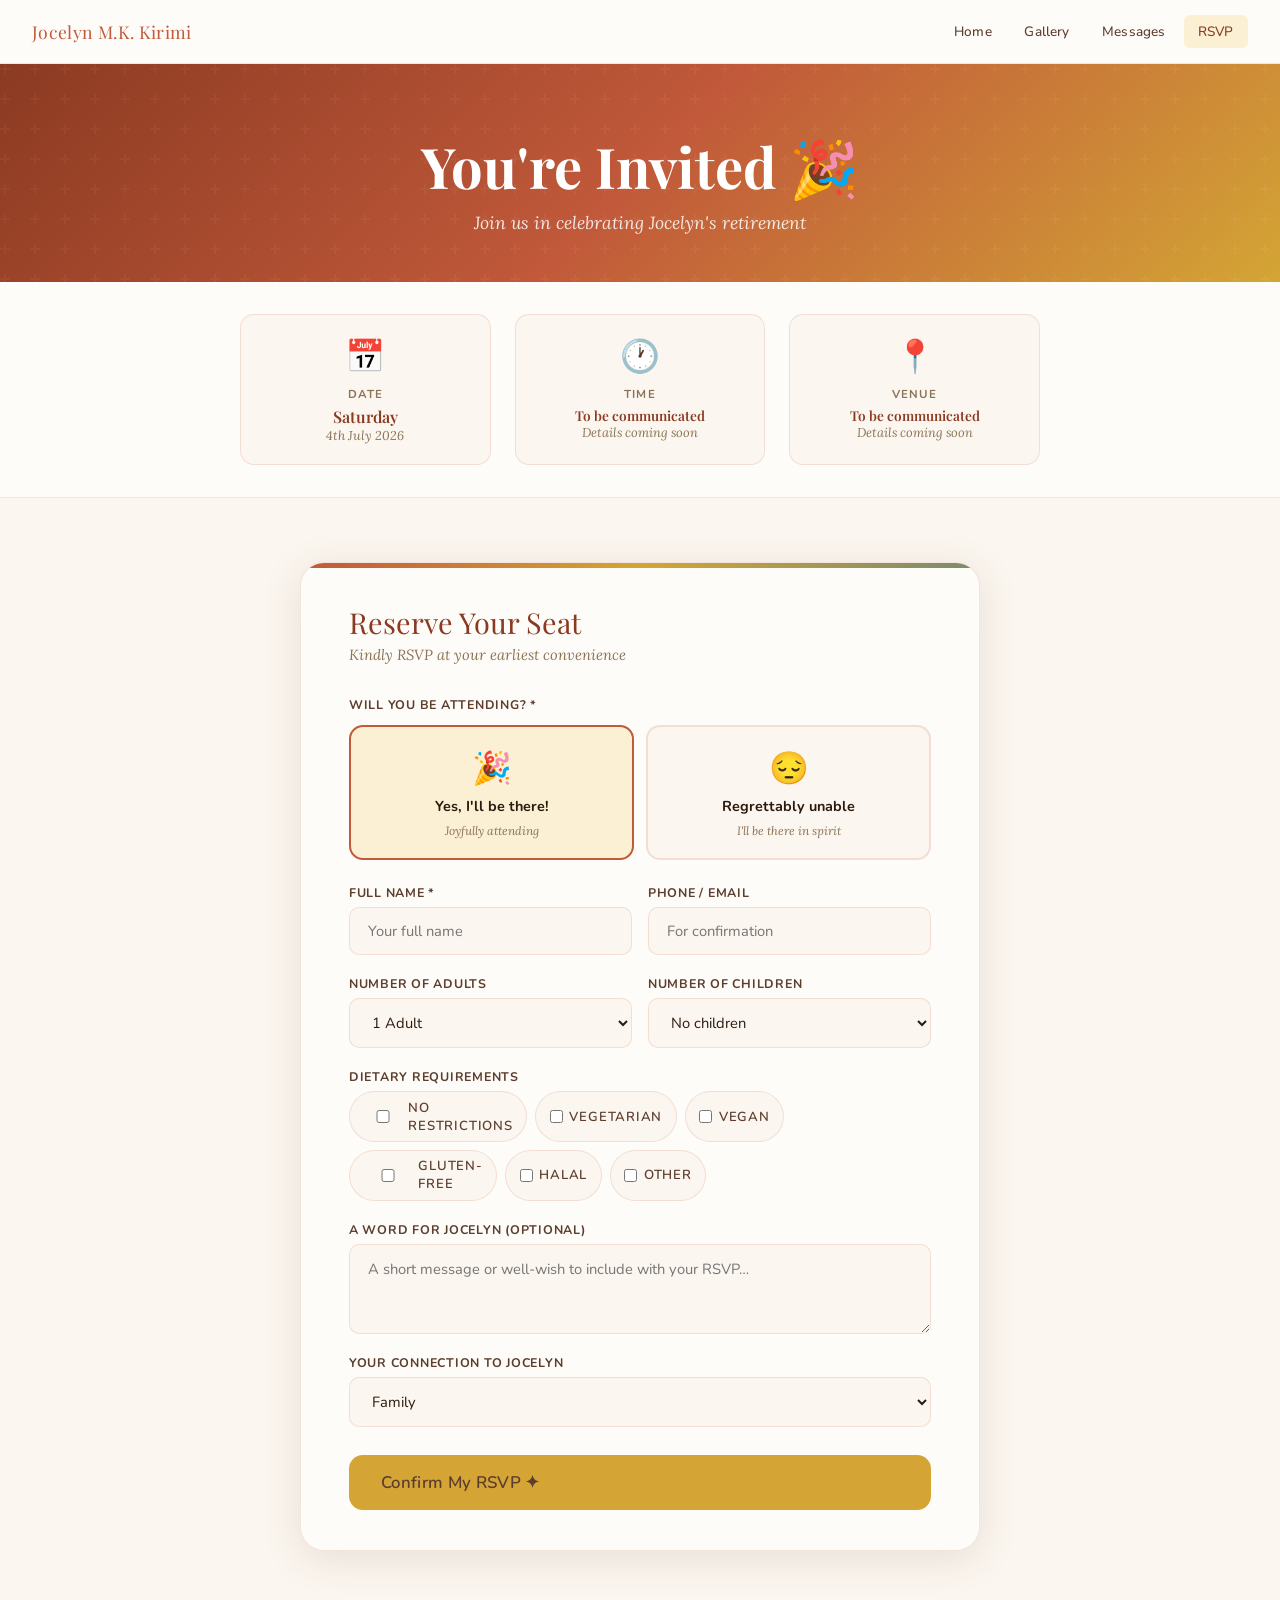
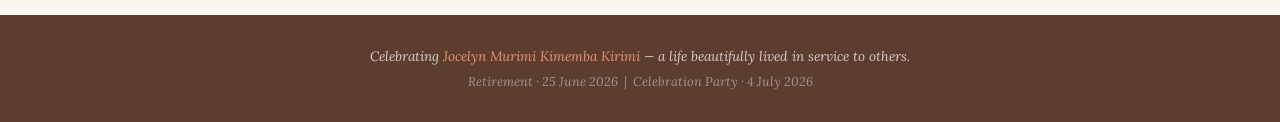
==== rsvp.html @ bcfb5b4e "Add website files and photos" ====
<!DOCTYPE html>
<html lang="en">
<head>
<meta charset="UTF-8" />
<meta name="viewport" content="width=device-width, initial-scale=1.0" />
<title>RSVP — Jocelyn's Celebration Party</title>
<link rel="stylesheet" href="style.css" />
<style>
/* ─── PARTY INFO BANNER ─── */
.party-banner {
  background: var(--warm-white);
  border-bottom: 1px solid var(--border);
  padding: 2rem;
}

.party-details {
  max-width: 800px;
  margin: 0 auto;
  display: grid;
  grid-template-columns: repeat(auto-fit, minmax(180px, 1fr));
  gap: 1.5rem;
}

.party-detail-item {
  text-align: center;
  padding: 1.25rem;
  background: var(--cream);
  border-radius: 14px;
  border: 1px solid var(--border);
}

.party-detail-icon { font-size: 2rem; margin-bottom: 0.5rem; }
.party-detail-label {
  font-size: 0.72rem;
  text-transform: uppercase;
  letter-spacing: 0.1em;
  color: var(--text-muted);
  font-weight: 700;
  margin-bottom: 0.25rem;
}

.party-detail-value {
  font-family: 'Playfair Display', serif;
  font-size: 1rem;
  color: var(--terracotta-dark);
  font-weight: 600;
}

.party-detail-sub {
  font-size: 0.8rem;
  color: var(--text-muted);
  font-family: 'Lora', serif;
  font-style: italic;
}

/* ─── RSVP FORM ─── */
.rsvp-wrapper {
  max-width: 680px;
  margin: 0 auto;
}

.rsvp-form-card {
  background: var(--warm-white);
  border: 1px solid var(--border);
  border-radius: 24px;
  padding: 2.5rem 3rem;
  box-shadow: 0 8px 40px var(--shadow);
  position: relative;
  overflow: hidden;
}

.rsvp-form-card::before {
  content: '';
  position: absolute;
  top: 0; left: 0; right: 0;
  height: 5px;
  background: linear-gradient(90deg, var(--terracotta), var(--gold), var(--sage));
}

.rsvp-form-title {
  font-family: 'Playfair Display', serif;
  font-size: 1.8rem;
  color: var(--terracotta-dark);
  margin-bottom: 0.25rem;
}

.rsvp-form-sub {
  font-family: 'Lora', serif;
  font-style: italic;
  color: var(--text-muted);
  font-size: 0.92rem;
  margin-bottom: 2rem;
}

/* Form elements */
.form-group {
  display: flex;
  flex-direction: column;
  gap: 0.4rem;
  margin-bottom: 1.25rem;
}

.form-group label {
  font-size: 0.78rem;
  font-weight: 700;
  color: var(--text-mid);
  letter-spacing: 0.06em;
  text-transform: uppercase;
}

.form-group input,
.form-group select,
.form-group textarea {
  border: 1.5px solid var(--border);
  border-radius: 10px;
  padding: 0.8rem 1.1rem;
  font-family: 'Nunito', sans-serif;
  font-size: 0.92rem;
  color: var(--text-dark);
  background: var(--cream);
  transition: border-color 0.2s, box-shadow 0.2s;
  outline: none;
  width: 100%;
}

.form-group input:focus,
.form-group select:focus,
.form-group textarea:focus {
  border-color: var(--terracotta);
  box-shadow: 0 0 0 3px rgba(193,89,58,0.1);
}

.form-group textarea { resize: vertical; min-height: 90px; line-height: 1.6; }

.form-row-2 {
  display: grid;
  grid-template-columns: 1fr 1fr;
  gap: 1rem;
}

/* RSVP Attendance Toggle */
.attendance-toggle {
  display: grid;
  grid-template-columns: 1fr 1fr;
  gap: 0.75rem;
  margin-bottom: 1.25rem;
}

.attendance-option {
  position: relative;
}

.attendance-option input[type="radio"] {
  position: absolute;
  opacity: 0;
  width: 0; height: 0;
}

.attendance-label {
  display: flex;
  flex-direction: column;
  align-items: center;
  gap: 0.4rem;
  padding: 1.25rem 1rem;
  border: 2px solid var(--border);
  border-radius: 14px;
  cursor: pointer;
  transition: all 0.2s;
  text-align: center;
  background: var(--cream);
}

.attendance-label:hover {
  border-color: var(--terracotta-light);
}

.attendance-option input:checked + .attendance-label {
  border-color: var(--terracotta);
  background: var(--gold-pale);
}

.attendance-option.decline input:checked + .attendance-label {
  border-color: var(--sage);
  background: var(--sage-pale);
}

.attendance-emoji { font-size: 2rem; }

.attendance-text {
  font-weight: 700;
  font-size: 0.9rem;
  color: var(--text-dark);
}

.attendance-sub {
  font-size: 0.75rem;
  color: var(--text-muted);
  font-family: 'Lora', serif;
  font-style: italic;
}

/* ─── DIETARY ─── */
.dietary-checks {
  display: flex;
  flex-wrap: wrap;
  gap: 0.5rem;
}

.dietary-checks label {
  display: flex;
  align-items: center;
  gap: 0.4rem;
  padding: 0.4rem 0.85rem;
  border: 1.5px solid var(--border);
  border-radius: 50px;
  cursor: pointer;
  font-size: 0.82rem;
  font-weight: 600;
  color: var(--text-mid);
  transition: all 0.2s;
  background: var(--cream);
}

.dietary-checks input[type="checkbox"] {
  accent-color: var(--terracotta);
}

.dietary-checks label:has(input:checked) {
  border-color: var(--terracotta);
  background: var(--gold-pale);
  color: var(--terracotta-dark);
}

/* ─── SUBMIT BUTTON ─── */
.rsvp-submit-row {
  margin-top: 1.75rem;
  text-align: center;
}

.rsvp-submit-btn {
  width: 100%;
  padding: 1rem 2rem;
  font-size: 1.05rem;
  border-radius: 14px;
}

/* ─── SUCCESS STATE ─── */
.success-screen {
  display: none;
  text-align: center;
  padding: 3rem 1rem;
}

.success-screen.show { display: block; }

.success-circle {
  width: 90px;
  height: 90px;
  background: linear-gradient(135deg, var(--terracotta), var(--gold));
  border-radius: 50%;
  display: flex;
  align-items: center;
  justify-content: center;
  font-size: 2.5rem;
  margin: 0 auto 1.5rem;
}

.success-title {
  font-family: 'Playfair Display', serif;
  font-size: 2rem;
  color: var(--terracotta-dark);
  margin-bottom: 0.5rem;
}

.success-msg {
  font-family: 'Lora', serif;
  font-style: italic;
  color: var(--text-muted);
  font-size: 1rem;
  line-height: 1.7;
  max-width: 400px;
  margin: 0 auto 2rem;
}

/* ─── TOAST ─── */
.toast {
  display: none;
  padding: 0.85rem 1.25rem;
  border-radius: 10px;
  font-size: 0.88rem;
  margin-top: 1rem;
  font-weight: 500;
}
.toast.error { background: #FDECEA; color: #B91C1C; border: 1px solid #FECACA; }

/* ─── SETUP NOTE ─── */
.setup-note {
  background: var(--gold-pale);
  border: 2px dashed var(--gold);
  border-radius: 14px;
  padding: 1.25rem 1.5rem;
  margin: 0 auto 2rem;
  max-width: 680px;
  font-size: 0.85rem;
  color: var(--brown-light);
  font-family: 'Lora', serif;
}
.setup-note strong { color: var(--brown); }
.setup-note code { background: rgba(212,165,53,0.2); padding: 0.1rem 0.4rem; border-radius: 4px; font-family: monospace; font-size: 0.8rem; color: var(--brown); }

@media (max-width: 600px) {
  .rsvp-form-card { padding: 1.5rem; }
  .form-row-2 { grid-template-columns: 1fr; }
}
</style>
</head>
<body>

<nav>
  <a href="index.html" class="nav-brand">Jocelyn M.K. Kirimi</a>
  <ul class="nav-links" id="navLinks">
    <li><a href="index.html">Home</a></li>
    <li><a href="gallery.html">Gallery</a></li>
    <li><a href="messages.html">Messages</a></li>
    <li><a href="rsvp.html" class="active">RSVP</a></li>
  </ul>
  <button class="nav-hamburger" onclick="document.getElementById('navLinks').classList.toggle('open')" aria-label="Menu">
    <span></span><span></span><span></span>
  </button>
</nav>

<div class="page-header">
  <h1>You're Invited 🎉</h1>
  <p>Join us in celebrating Jocelyn's retirement</p>
</div>

<!-- ─── PARTY INFO ─── -->
<div class="party-banner">
  <div class="party-details">
    <div class="party-detail-item">
      <div class="party-detail-icon">📅</div>
      <div class="party-detail-label">Date</div>
      <div class="party-detail-value">Saturday</div>
      <div class="party-detail-sub">4th July 2026</div>
    </div>
    <div class="party-detail-item">
      <div class="party-detail-icon">🕐</div>
      <div class="party-detail-label">Time</div>
      <div class="party-detail-value" style="font-size:0.85rem">To be communicated</div>
      <div class="party-detail-sub">Details coming soon</div>
    </div>
    <div class="party-detail-item">
      <div class="party-detail-icon">📍</div>
      <div class="party-detail-label">Venue</div>
      <div class="party-detail-value" style="font-size:0.85rem">To be communicated</div>
      <div class="party-detail-sub">Details coming soon</div>
    </div>

  </div>
</div>

<!-- ─── RSVP FORM ─── -->
<section class="section">
  <div class="rsvp-wrapper">



    <div class="rsvp-form-card" id="rsvpFormCard">
      <div class="rsvp-form-title">Reserve Your Seat</div>
      <p class="rsvp-form-sub">Kindly RSVP at your earliest convenience</p>

      <!-- Attendance -->
      <div style="margin-bottom:1.5rem">
        <div style="font-size:0.78rem;font-weight:700;color:var(--text-mid);letter-spacing:0.06em;text-transform:uppercase;margin-bottom:0.75rem">Will you be attending? *</div>
        <div class="attendance-toggle">
          <div class="attendance-option">
            <input type="radio" name="attendance" id="att-yes" value="yes" checked />
            <label class="attendance-label" for="att-yes">
              <span class="attendance-emoji">🎉</span>
              <span class="attendance-text">Yes, I'll be there!</span>
              <span class="attendance-sub">Joyfully attending</span>
            </label>
          </div>
          <div class="attendance-option decline">
            <input type="radio" name="attendance" id="att-no" value="no" />
            <label class="attendance-label" for="att-no">
              <span class="attendance-emoji">😔</span>
              <span class="attendance-text">Regrettably unable</span>
              <span class="attendance-sub">I'll be there in spirit</span>
            </label>
          </div>
        </div>
      </div>

      <!-- Name + Email -->
      <div class="form-row-2">
        <div class="form-group">
          <label>Full Name *</label>
          <input type="text" id="rsvpName" placeholder="Your full name" maxlength="80" />
        </div>
        <div class="form-group">
          <label>Phone / Email</label>
          <input type="text" id="rsvpContact" placeholder="For confirmation" maxlength="80" />
        </div>
      </div>

      <!-- Guests -->
      <div class="form-row-2">
        <div class="form-group">
          <label>Number of Adults</label>
          <select id="rsvpAdults">
            <option value="1">1 Adult</option>
            <option value="2">2 Adults</option>
            <option value="3">3 Adults</option>
            <option value="4">4 Adults</option>
            <option value="5+">5+ Adults</option>
          </select>
        </div>
        <div class="form-group">
          <label>Number of Children</label>
          <select id="rsvpChildren">
            <option value="0">No children</option>
            <option value="1">1 Child</option>
            <option value="2">2 Children</option>
            <option value="3">3 Children</option>
            <option value="4+">4+ Children</option>
          </select>
        </div>
      </div>

      <!-- Dietary -->
      <div class="form-group">
        <label>Dietary Requirements</label>
        <div class="dietary-checks">
          <label><input type="checkbox" id="d-none" value="none"> No restrictions</label>
          <label><input type="checkbox" id="d-veg" value="vegetarian"> Vegetarian</label>
          <label><input type="checkbox" id="d-vegan" value="vegan"> Vegan</label>
          <label><input type="checkbox" id="d-gf" value="gluten-free"> Gluten-free</label>
          <label><input type="checkbox" id="d-halal" value="halal"> Halal</label>
          <label><input type="checkbox" id="d-other" value="other"> Other</label>
        </div>
      </div>

      <!-- Message to Jocelyn -->
      <div class="form-group">
        <label>A word for Jocelyn (optional)</label>
        <textarea id="rsvpNote" placeholder="A short message or well-wish to include with your RSVP…" maxlength="300"></textarea>
      </div>

      <!-- Relationship -->
      <div class="form-group">
        <label>Your Connection to Jocelyn</label>
        <select id="rsvpRelation">
          <option value="family">Family</option>
          <option value="colleague">Colleague / Teacher</option>
          <option value="former-student">Former Student</option>
          <option value="friend">Friend</option>
          <option value="other">Other</option>
        </select>
      </div>

      <div class="rsvp-submit-row">
        <button class="btn btn-gold rsvp-submit-btn" onclick="submitRSVP()">Confirm My RSVP ✦</button>
        <div class="toast" id="rsvpToast"></div>
      </div>
    </div>

    <!-- Success state -->
    <div class="success-screen" id="successScreen">
      <div class="success-circle">🎉</div>
      <div class="success-title">You're on the list!</div>
      <p class="success-msg" id="successMsg">
        Thank you for responding. We look forward to celebrating with you on 4th July!
      </p>
      <a href="messages.html" class="btn btn-primary">Leave a Message for Jocelyn →</a>
    </div>

  </div>
</section>

<footer>
  <p>Celebrating <span>Jocelyn Murimi Kimemba Kirimi</span> — a life beautifully lived in service to others.</p>
  <p style="margin-top:0.5rem;opacity:0.6;font-size:0.8rem">Retirement · 25 June 2026 &nbsp;|&nbsp; Celebration Party · 4 July 2026</p>
</footer>

<script>
// ╔══════════════════════════════════════════════════════════╗
// ║  REPLACE THESE TWO VALUES WITH YOUR JSONBIN CREDENTIALS  ║
const RSVP_BIN_ID     = '6a229007da38895dfe8b41a0';
const RSVP_MASTER_KEY = '$2a$10$l9sP.C02gGu0BoE4HZaFZegQZQNvNDQ7SDmf8zfNCoHtfU6B1Ipbe';
// ╚══════════════════════════════════════════════════════════╝

const RSVP_API = `https://api.jsonbin.io/v3/b/${RSVP_BIN_ID}`;
const RSVP_HEADERS = { 'Content-Type': 'application/json', 'X-Master-Key': RSVP_MASTER_KEY };

function getDietary() {
  const vals = [];
  ['d-none','d-veg','d-vegan','d-gf','d-halal','d-other'].forEach(id => {
    const el = document.getElementById(id);
    if (el && el.checked) vals.push(el.value);
  });
  return vals.join(', ') || 'None specified';
}

function showToast(msg) {
  const t = document.getElementById('rsvpToast');
  t.className = 'toast error';
  t.textContent = msg;
  t.style.display = 'block';
}

async function submitRSVP() {
  const name       = document.getElementById('rsvpName').value.trim();
  const contact    = document.getElementById('rsvpContact').value.trim();
  const adults     = document.getElementById('rsvpAdults').value;
  const children   = document.getElementById('rsvpChildren').value;
  const attendance = document.querySelector('input[name="attendance"]:checked').value;
  const note       = document.getElementById('rsvpNote').value.trim();
  const relation   = document.getElementById('rsvpRelation').value;
  const dietary    = getDietary();

  if (!name) { showToast('Please enter your full name.'); return; }

  if (false) {
    showToast('Please set up your JSONBin credentials first (see setup note).'); return;
  }

  const btn = document.querySelector('.rsvp-submit-btn');
  btn.textContent = 'Submitting…';
  btn.disabled = true;

  try {
    const getRes = await fetch(RSVP_API + '/latest', { headers: RSVP_HEADERS });
    const getData = await getRes.json();
    const rsvps = getData.record.rsvps || [];

    rsvps.push({ name, contact, attendance, adults, children, dietary, relation, note, date: new Date().toISOString() });

    await fetch(RSVP_API, {
      method: 'PUT',
      headers: RSVP_HEADERS,
      body: JSON.stringify({ rsvps })
    });

    document.getElementById('rsvpFormCard').style.display = 'none';
    const ss = document.getElementById('successScreen');
    ss.classList.add('show');
    if (attendance === 'no') {
      document.getElementById('successMsg').textContent =
        'Thank you for letting us know, ' + name + '. You\'ll be missed, but we\'ll celebrate knowing you\'re with us in spirit!';
    } else {
      document.getElementById('successMsg').textContent =
        'Thank you, ' + name + '! We can\'t wait to celebrate with you on 4th July. More details to follow!';
    }

  } catch(e) {
    showToast('Something went wrong. Please try again.');
    btn.textContent = 'Confirm My RSVP ✦';
    btn.disabled = false;
  }
}
</script>
</body>
</html>
---- style.css ----
@import url('https://fonts.googleapis.com/css2?family=Playfair+Display:ital,wght@0,400;0,600;0,700;1,400;1,600&family=Lora:ital,wght@0,400;0,500;1,400&family=Nunito:wght@300;400;500;600&display=swap');

*, *::before, *::after { box-sizing: border-box; margin: 0; padding: 0; }

:root {
  --cream: #FBF6EF;
  --warm-white: #FEFCF8;
  --terracotta: #C1593A;
  --terracotta-light: #E8937A;
  --terracotta-dark: #8B3A22;
  --gold: #D4A535;
  --gold-light: #F0CC7A;
  --gold-pale: #FBF0D3;
  --brown: #5C3D2E;
  --brown-light: #8B6553;
  --brown-pale: #EDE0D4;
  --sage: #7A8C6E;
  --sage-light: #A8B89A;
  --sage-pale: #EDF0E8;
  --text-dark: #2C1A0E;
  --text-mid: #5C3D2E;
  --text-muted: #8B7355;
  --border: rgba(193, 89, 58, 0.15);
  --shadow: rgba(92, 61, 46, 0.12);
}

html { scroll-behavior: smooth; }

body {
  font-family: 'Nunito', sans-serif;
  background: var(--cream);
  color: var(--text-dark);
  min-height: 100vh;
}

/* ─── NAV ─── */
nav {
  background: var(--warm-white);
  border-bottom: 1px solid var(--border);
  padding: 0 2rem;
  position: sticky;
  top: 0;
  z-index: 100;
  display: flex;
  align-items: center;
  justify-content: space-between;
  height: 64px;
}

.nav-brand {
  font-family: 'Playfair Display', serif;
  font-size: 1.1rem;
  color: var(--terracotta);
  text-decoration: none;
  letter-spacing: 0.02em;
}

.nav-links {
  display: flex;
  gap: 0.25rem;
  list-style: none;
}

.nav-links a {
  display: block;
  padding: 0.45rem 0.9rem;
  font-size: 0.85rem;
  font-weight: 500;
  color: var(--text-mid);
  text-decoration: none;
  border-radius: 6px;
  transition: background 0.2s, color 0.2s;
  letter-spacing: 0.01em;
}

.nav-links a:hover,
.nav-links a.active {
  background: var(--gold-pale);
  color: var(--terracotta-dark);
}

.nav-hamburger {
  display: none;
  background: none;
  border: none;
  cursor: pointer;
  padding: 6px;
  flex-direction: column;
  gap: 5px;
}

.nav-hamburger span {
  display: block;
  width: 24px;
  height: 2px;
  background: var(--brown);
  border-radius: 2px;
  transition: all 0.3s;
}

/* ─── PAGE HEADER ─── */
.page-header {
  background: linear-gradient(135deg, var(--terracotta-dark) 0%, var(--terracotta) 50%, var(--gold) 100%);
  padding: 4rem 2rem 3rem;
  text-align: center;
  position: relative;
  overflow: hidden;
}

.page-header::before {
  content: '';
  position: absolute;
  inset: 0;
  background: url("data:image/svg+xml,%3Csvg width='60' height='60' viewBox='0 0 60 60' xmlns='http://www.w3.org/2000/svg'%3E%3Cg fill='none' fill-rule='evenodd'%3E%3Cg fill='%23ffffff' fill-opacity='0.04'%3E%3Cpath d='M36 34v-4h-2v4h-4v2h4v4h2v-4h4v-2h-4zm0-30V0h-2v4h-4v2h4v4h2V6h4V4h-4zM6 34v-4H4v4H0v2h4v4h2v-4h4v-2H6zM6 4V0H4v4H0v2h4v4h2V6h4V4H6z'/%3E%3C/g%3E%3C/g%3E%3C/svg%3E");
}

.page-header h1 {
  font-family: 'Playfair Display', serif;
  font-size: clamp(2rem, 5vw, 3.5rem);
  color: #fff;
  margin-bottom: 0.5rem;
  position: relative;
}

.page-header p {
  font-family: 'Lora', serif;
  font-style: italic;
  color: rgba(255,255,255,0.85);
  font-size: 1.1rem;
  position: relative;
}

/* ─── SECTION ─── */
.section {
  max-width: 1100px;
  margin: 0 auto;
  padding: 4rem 2rem;
}

.section-title {
  font-family: 'Playfair Display', serif;
  font-size: 2rem;
  color: var(--terracotta-dark);
  margin-bottom: 0.5rem;
}

.section-subtitle {
  font-family: 'Lora', serif;
  font-style: italic;
  color: var(--text-muted);
  margin-bottom: 2.5rem;
  font-size: 1rem;
}

.divider {
  width: 60px;
  height: 3px;
  background: linear-gradient(90deg, var(--terracotta), var(--gold));
  border-radius: 3px;
  margin: 0.75rem 0 2.5rem;
}

/* ─── CARDS ─── */
.card {
  background: var(--warm-white);
  border: 1px solid var(--border);
  border-radius: 16px;
  padding: 2rem;
  box-shadow: 0 4px 20px var(--shadow);
}

/* ─── BUTTONS ─── */
.btn {
  display: inline-flex;
  align-items: center;
  gap: 0.5rem;
  padding: 0.75rem 1.75rem;
  border-radius: 50px;
  font-family: 'Nunito', sans-serif;
  font-weight: 600;
  font-size: 0.9rem;
  cursor: pointer;
  border: none;
  text-decoration: none;
  transition: all 0.25s;
  letter-spacing: 0.02em;
}

.btn-primary {
  background: var(--terracotta);
  color: white;
}

.btn-primary:hover { background: var(--terracotta-dark); transform: translateY(-2px); box-shadow: 0 6px 20px rgba(193,89,58,0.35); }

.btn-outline {
  background: transparent;
  color: var(--terracotta);
  border: 2px solid var(--terracotta);
}

.btn-outline:hover { background: var(--terracotta); color: white; transform: translateY(-2px); }

.btn-gold {
  background: var(--gold);
  color: var(--brown);
}

.btn-gold:hover { background: #B8901E; transform: translateY(-2px); box-shadow: 0 6px 20px rgba(212,165,53,0.4); }

/* ─── PHOTO PLACEHOLDER ─── */
.photo-placeholder {
  background: var(--brown-pale);
  border-radius: 12px;
  display: flex;
  flex-direction: column;
  align-items: center;
  justify-content: center;
  gap: 0.75rem;
  color: var(--text-muted);
  font-size: 0.85rem;
  font-family: 'Lora', serif;
  font-style: italic;
  border: 2px dashed var(--terracotta-light);
  text-align: center;
  padding: 1rem;
}

.photo-placeholder svg {
  opacity: 0.4;
  width: 48px;
  height: 48px;
}

/* ─── FOOTER ─── */
footer {
  background: var(--brown);
  color: rgba(255,255,255,0.75);
  text-align: center;
  padding: 2rem;
  font-size: 0.85rem;
  font-family: 'Lora', serif;
  font-style: italic;
}

footer span {
  color: var(--terracotta-light);
}

/* ─── RESPONSIVE ─── */
@media (max-width: 768px) {
  .nav-links { display: none; position: absolute; top: 64px; left: 0; right: 0; background: var(--warm-white); flex-direction: column; padding: 1rem; border-bottom: 1px solid var(--border); gap: 0; }
  .nav-links.open { display: flex; }
  .nav-hamburger { display: flex; }
  .section { padding: 3rem 1.25rem; }
}
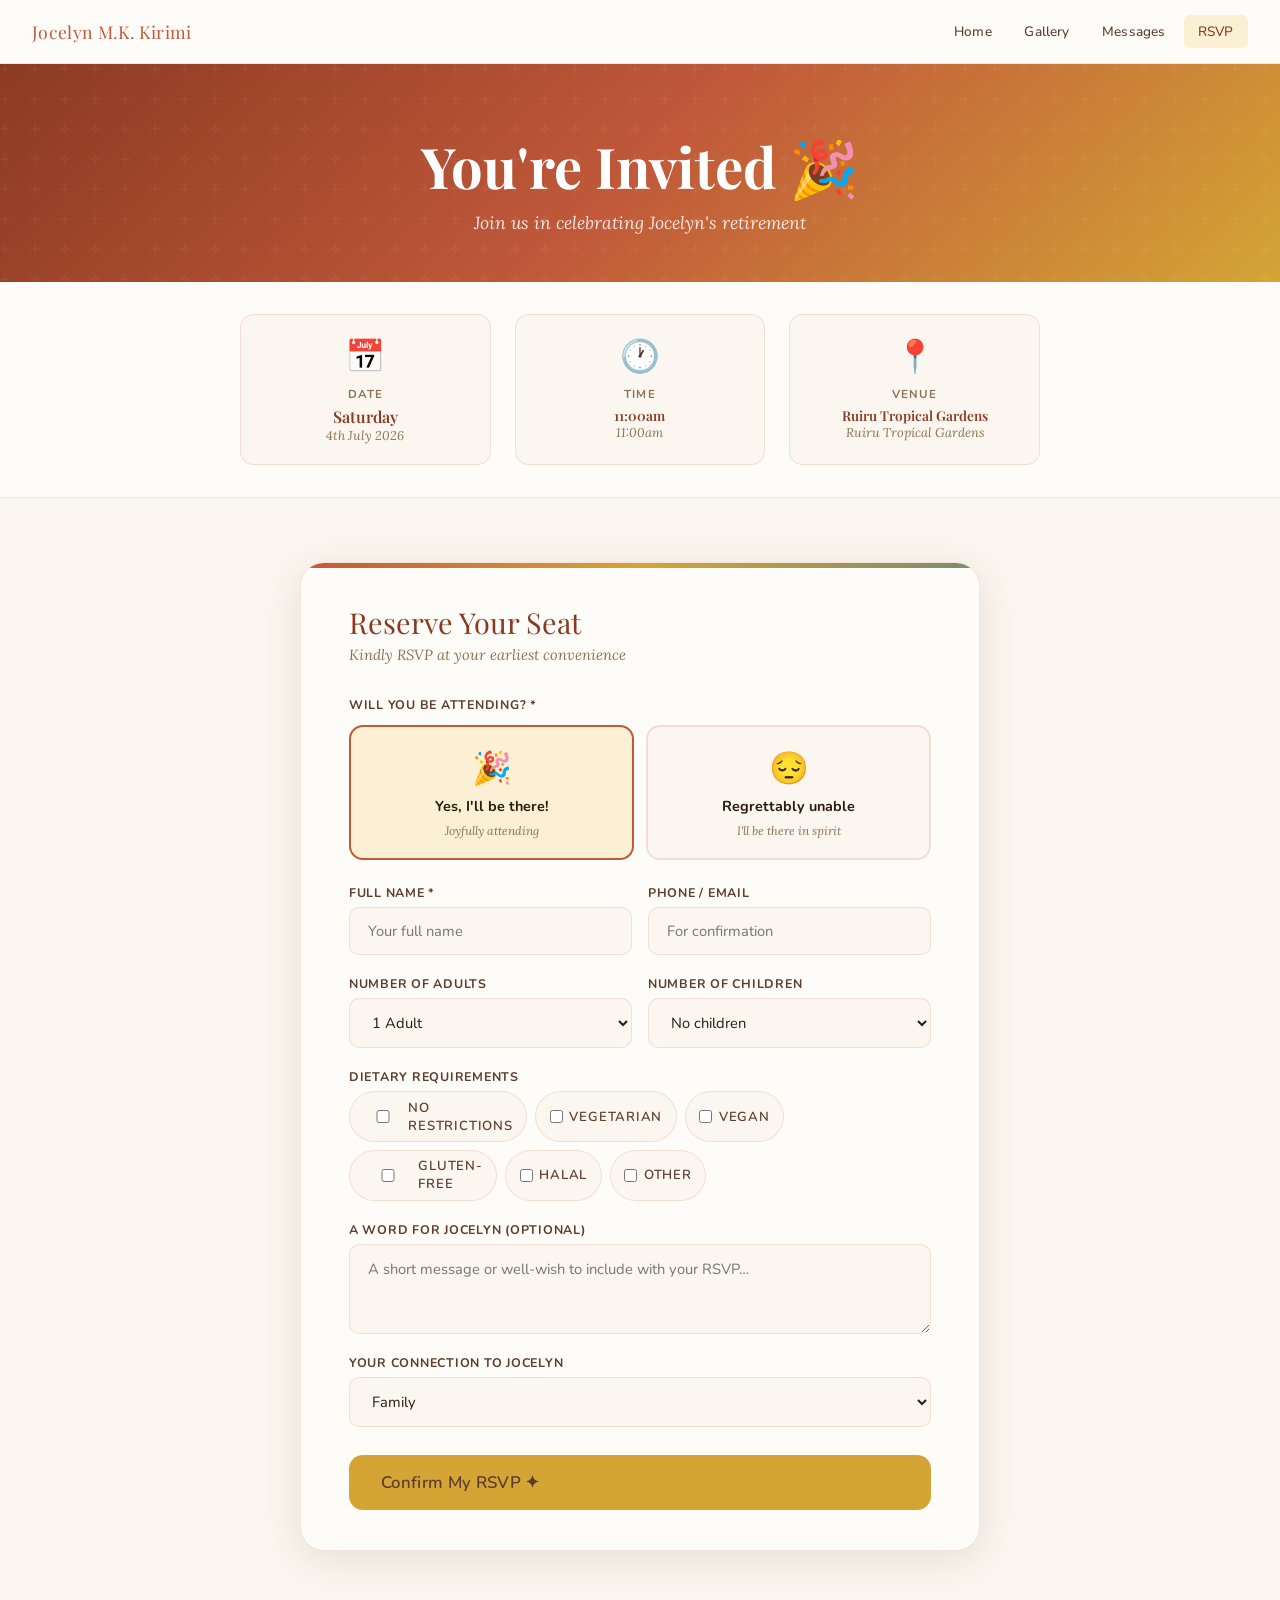
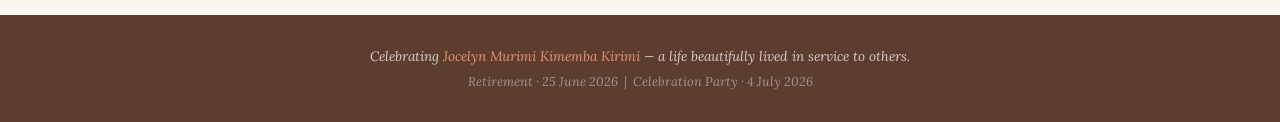
==== commit fec3344a: "Update RSVP details for time and venue" ====
--- a/rsvp.html
+++ b/rsvp.html
@@ -346,14 +346,14 @@
     <div class="party-detail-item">
       <div class="party-detail-icon">🕐</div>
       <div class="party-detail-label">Time</div>
-      <div class="party-detail-value" style="font-size:0.85rem">To be communicated</div>
-      <div class="party-detail-sub">Details coming soon</div>
+      <div class="party-detail-value" style="font-size:0.85rem">11:00am</div>
+      <div class="party-detail-sub">11:00am</div>
     </div>
     <div class="party-detail-item">
       <div class="party-detail-icon">📍</div>
       <div class="party-detail-label">Venue</div>
-      <div class="party-detail-value" style="font-size:0.85rem">To be communicated</div>
-      <div class="party-detail-sub">Details coming soon</div>
+      <div class="party-detail-value" style="font-size:0.85rem">Ruiru Tropical Gardens</div>
+      <div class="party-detail-sub">Ruiru Tropical Gardens</div>
     </div>
 
   </div>
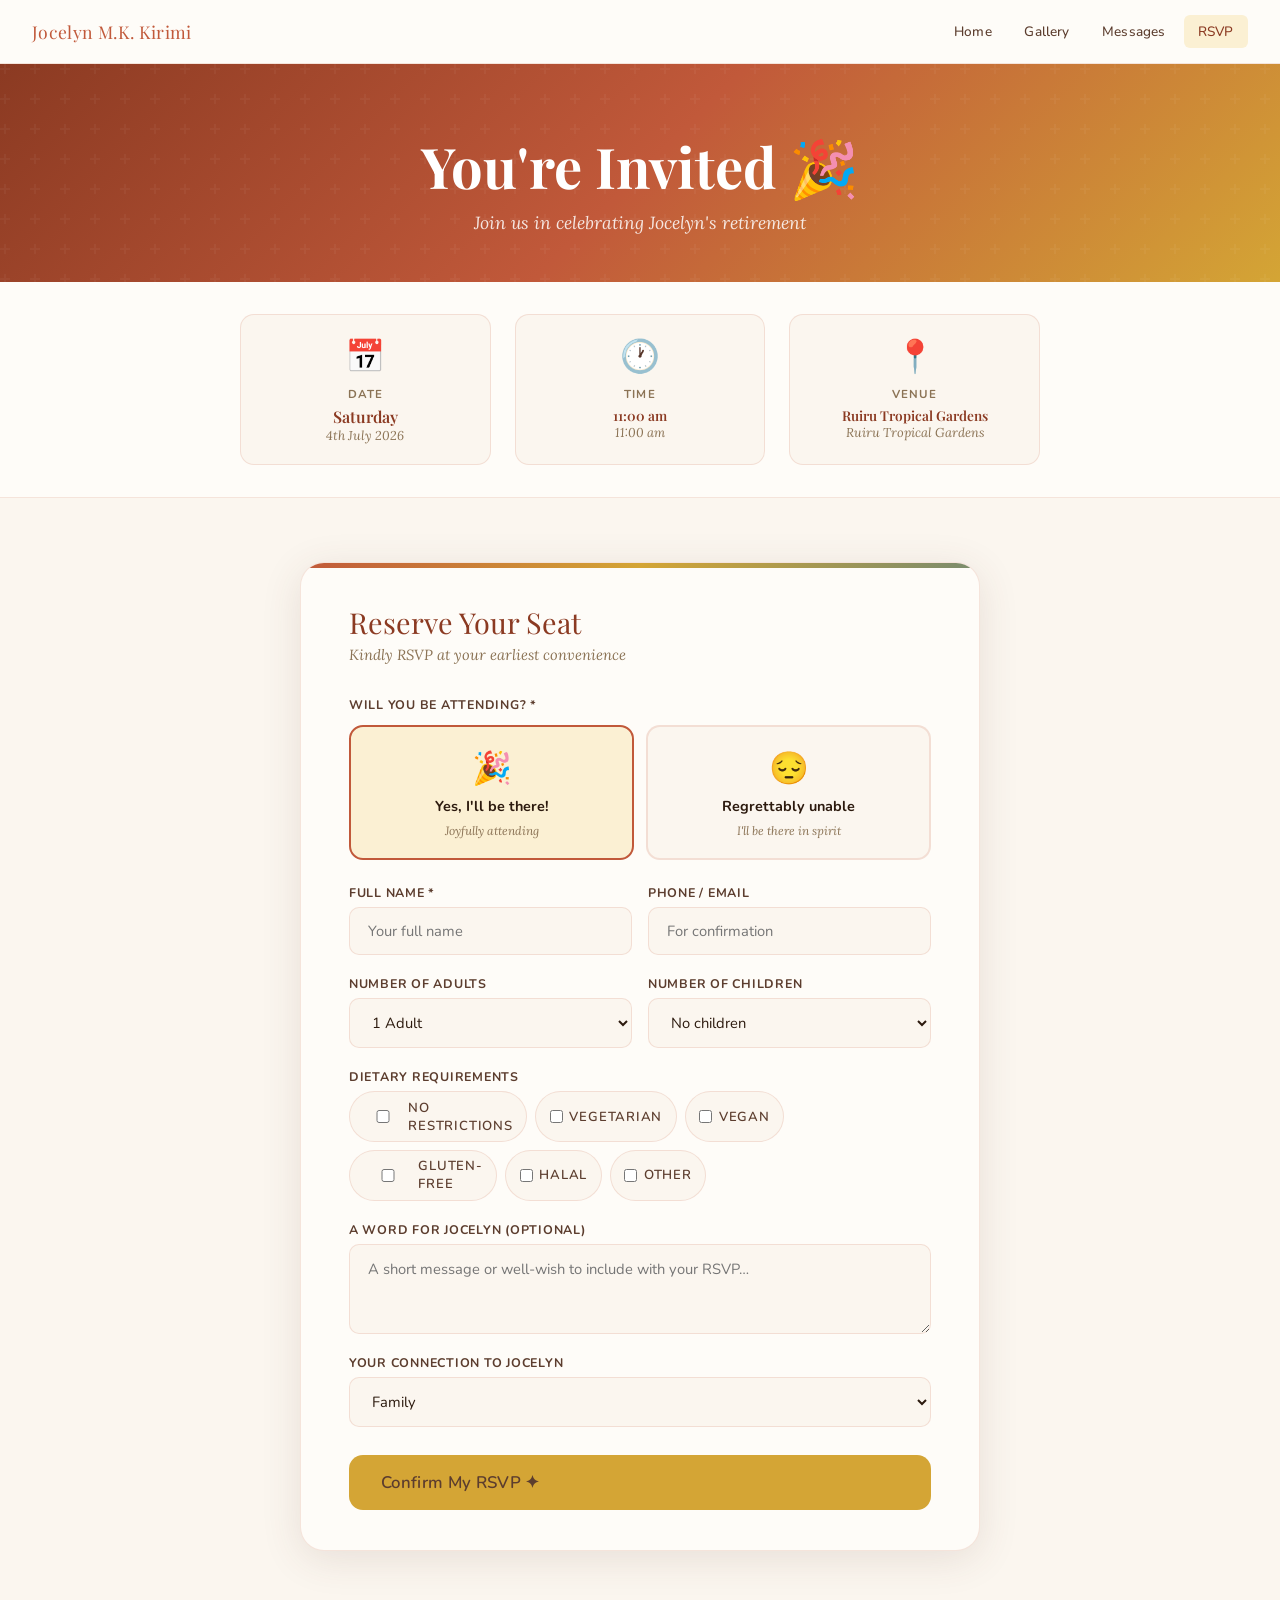
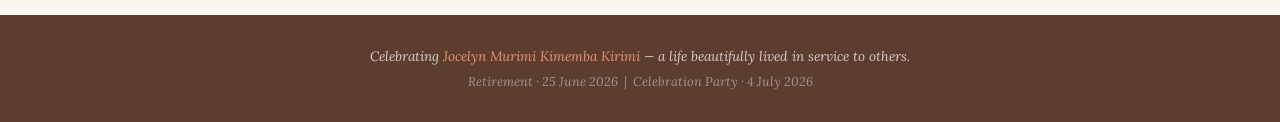
==== commit a63e9cf8: "Change time format from '11:00am' to '11:00 am' Updated time format for consistency in display." ====
--- a/rsvp.html
+++ b/rsvp.html
@@ -346,8 +346,8 @@
     <div class="party-detail-item">
       <div class="party-detail-icon">🕐</div>
       <div class="party-detail-label">Time</div>
-      <div class="party-detail-value" style="font-size:0.85rem">11:00am</div>
-      <div class="party-detail-sub">11:00am</div>
+      <div class="party-detail-value" style="font-size:0.85rem">11:00 am</div>
+      <div class="party-detail-sub">11:00 am</div>
     </div>
     <div class="party-detail-item">
       <div class="party-detail-icon">📍</div>
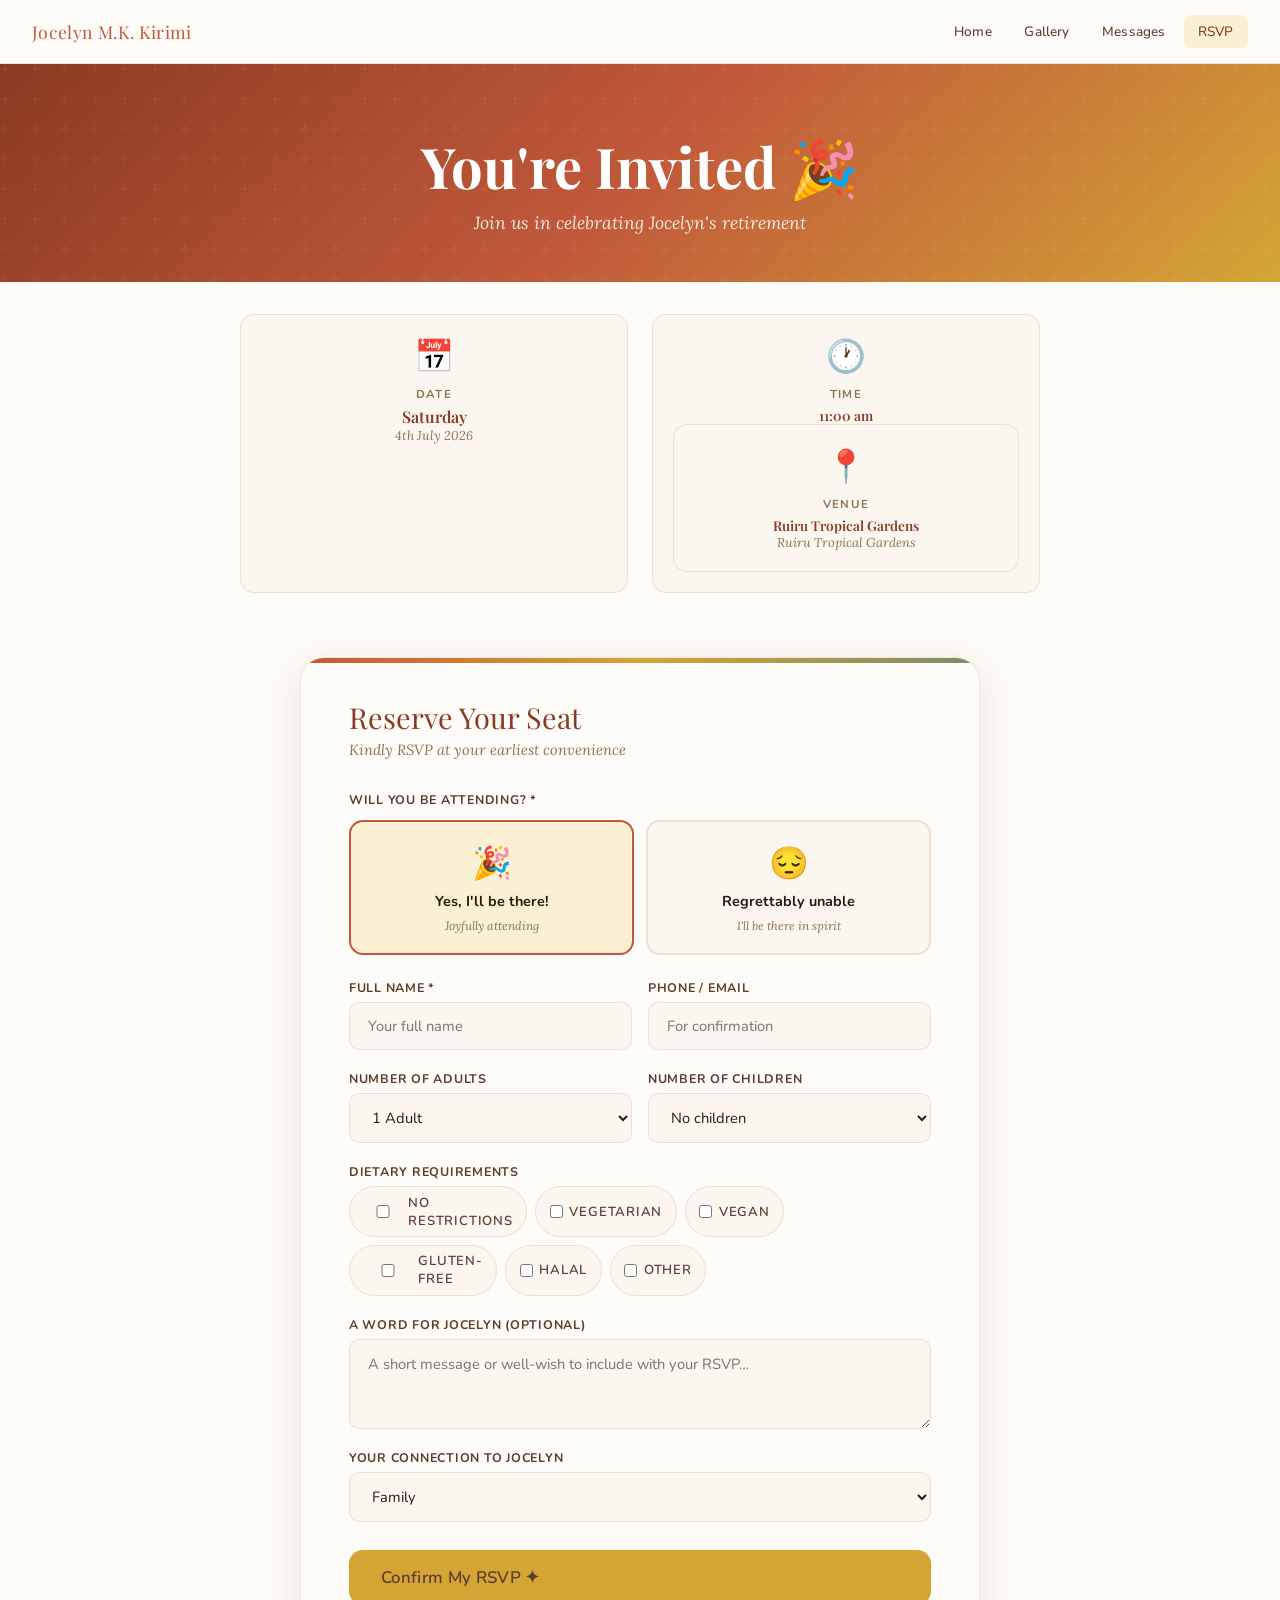
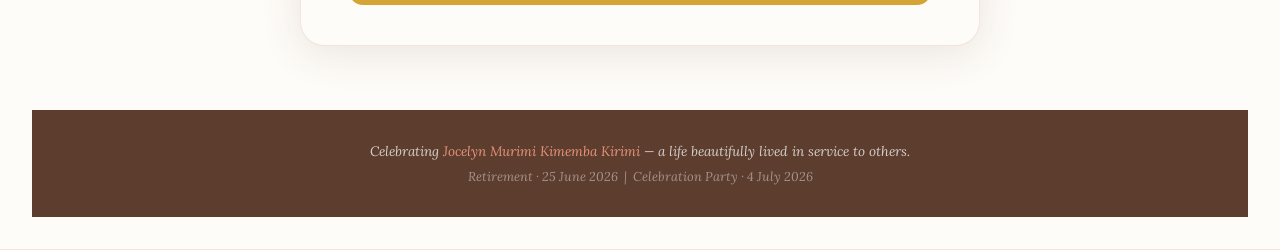
==== commit 3f6eed2c: "Update rsvp.html" ====
--- a/rsvp.html
+++ b/rsvp.html
@@ -347,7 +347,7 @@
       <div class="party-detail-icon">🕐</div>
       <div class="party-detail-label">Time</div>
       <div class="party-detail-value" style="font-size:0.85rem">11:00 am</div>
-      <div class="party-detail-sub">11:00 am</div>
+      <div class="party-detail-sub"From 11:00 am till late</div>
     </div>
     <div class="party-detail-item">
       <div class="party-detail-icon">📍</div>
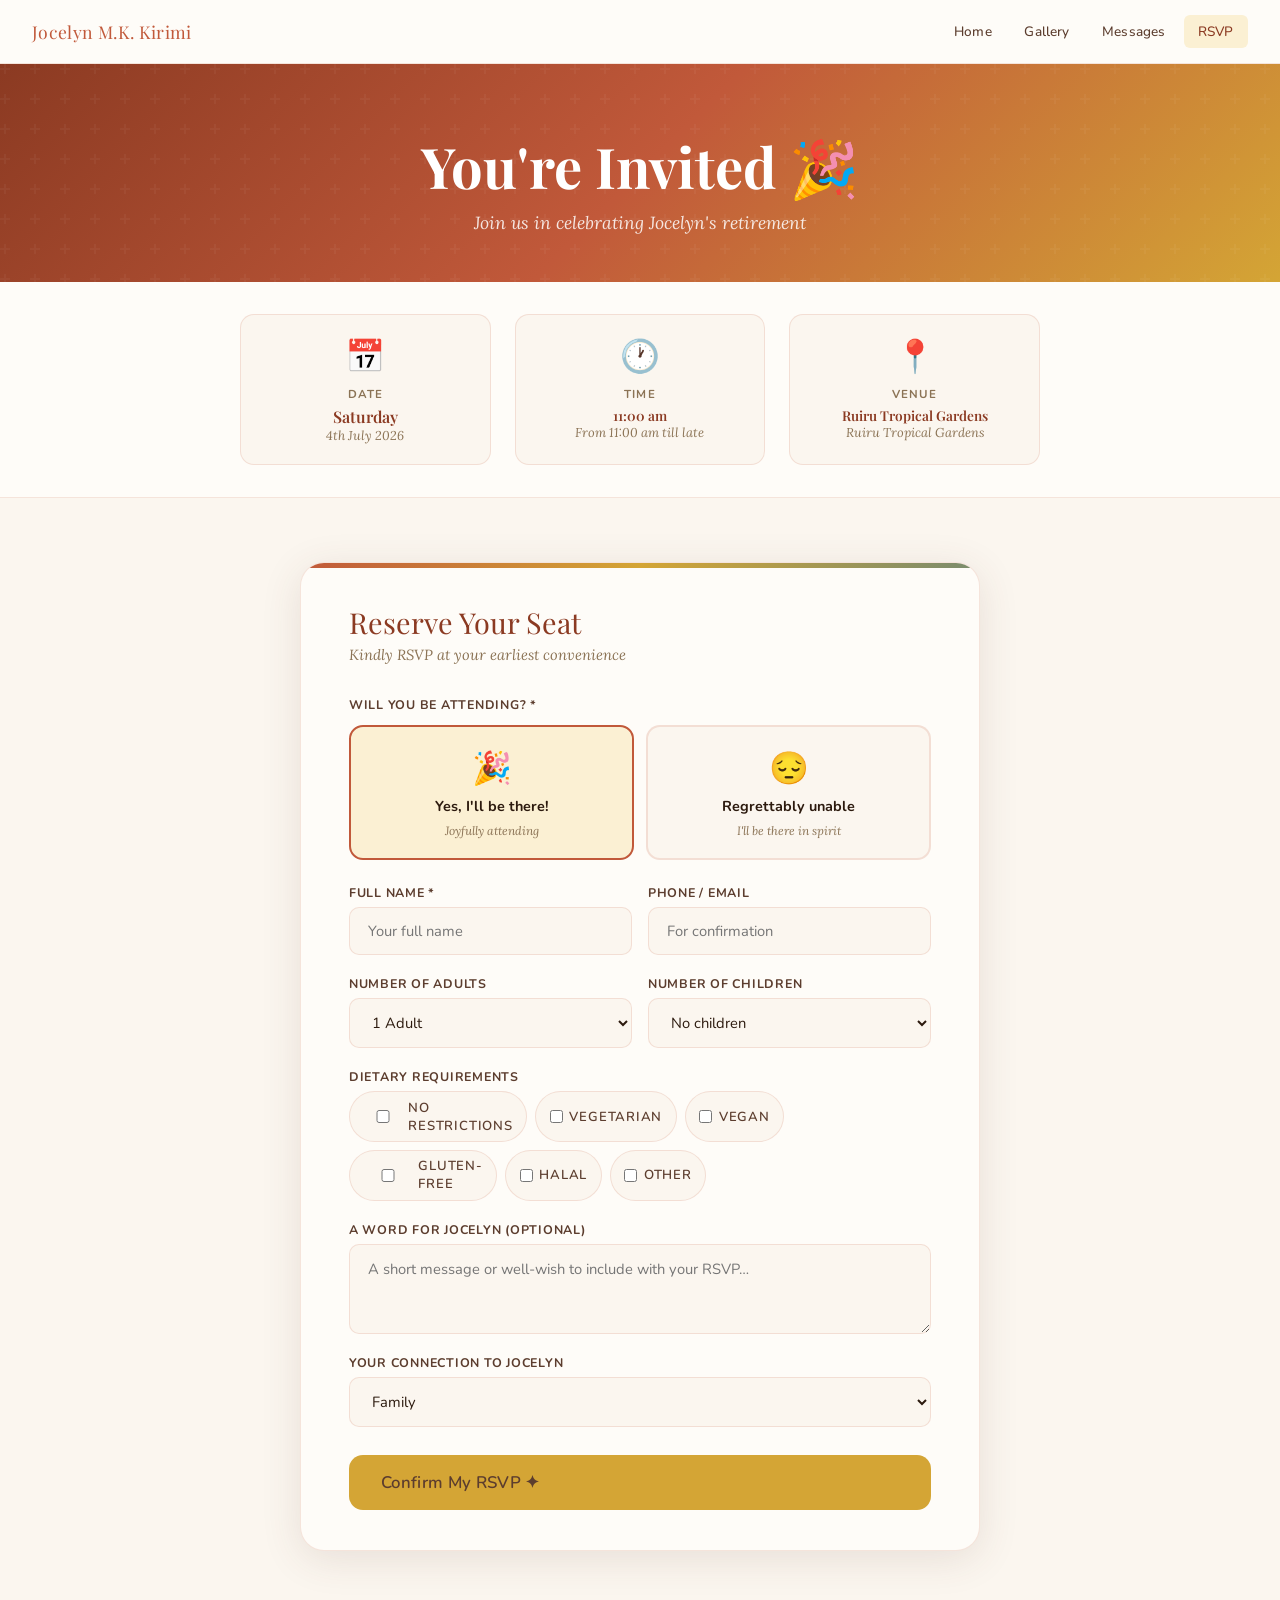
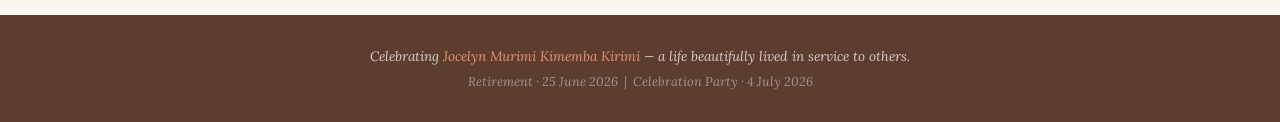
==== commit 9fd9c4ac: "Update rsvp.html" ====
--- a/rsvp.html
+++ b/rsvp.html
@@ -347,7 +347,7 @@
       <div class="party-detail-icon">🕐</div>
       <div class="party-detail-label">Time</div>
       <div class="party-detail-value" style="font-size:0.85rem">11:00 am</div>
-      <div class="party-detail-sub"From 11:00 am till late</div>
+      <div class="party-detail-sub">From 11:00 am till late</div>
     </div>
     <div class="party-detail-item">
       <div class="party-detail-icon">📍</div>
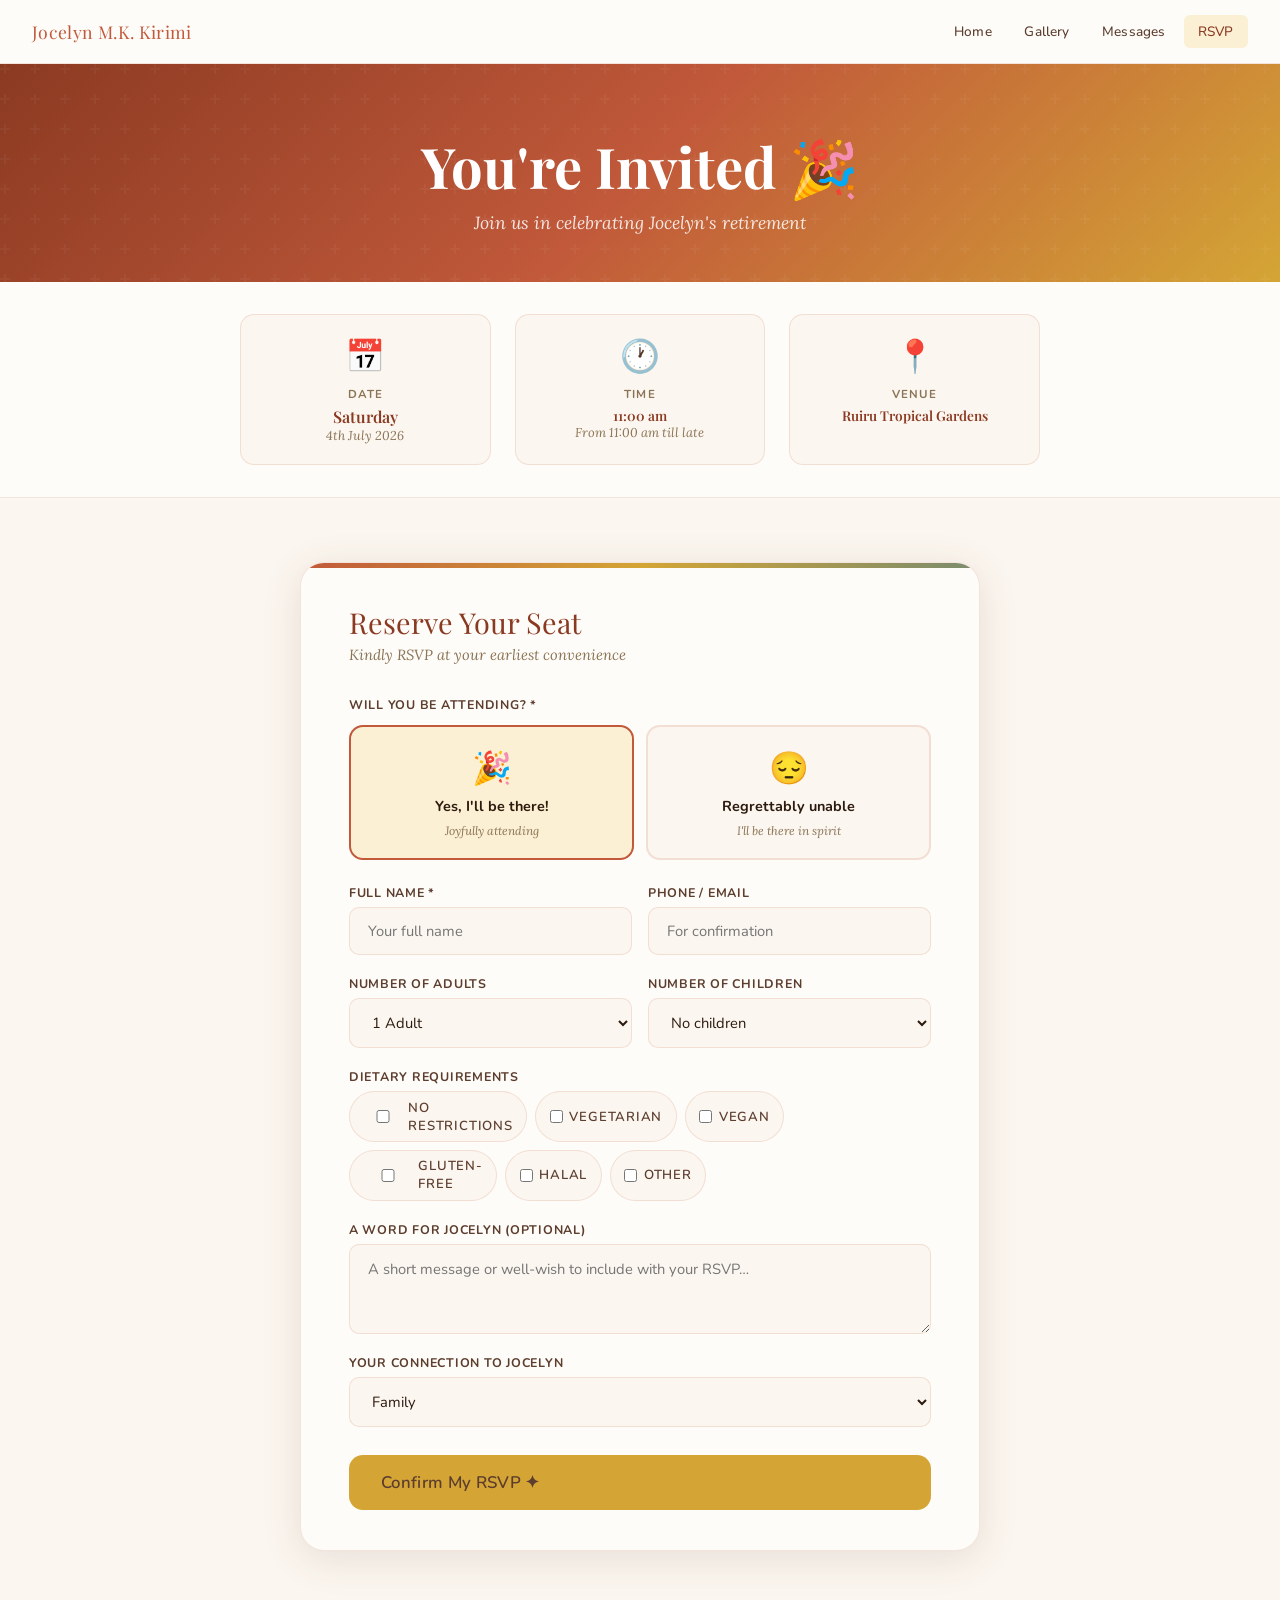
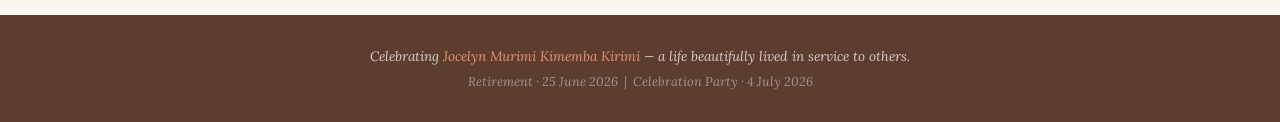
==== commit e6a70901: "Update rsvp.html" ====
--- a/rsvp.html
+++ b/rsvp.html
@@ -17,8 +17,14 @@
   max-width: 800px;
   margin: 0 auto;
   display: grid;
-  grid-template-columns: repeat(auto-fit, minmax(180px, 1fr));
+  grid-template-columns: repeat(3, 1fr);
   gap: 1.5rem;
+}
+
+@media (max-width: 640px) {
+  .party-details {
+    grid-template-columns: 1fr;
+  }
 }
 
 .party-detail-item {
@@ -353,7 +359,6 @@
       <div class="party-detail-icon">📍</div>
       <div class="party-detail-label">Venue</div>
       <div class="party-detail-value" style="font-size:0.85rem">Ruiru Tropical Gardens</div>
-      <div class="party-detail-sub">Ruiru Tropical Gardens</div>
     </div>
 
   </div>
@@ -490,6 +495,12 @@
 const RSVP_MASTER_KEY = '$2a$10$l9sP.C02gGu0BoE4HZaFZegQZQNvNDQ7SDmf8zfNCoHtfU6B1Ipbe';
 // ╚══════════════════════════════════════════════════════════╝
 
+// Messages bin — so RSVP notes can also appear on the Messages page
+const MESSAGES_BIN_ID     = '6a228fe0f5f4af5e29bcc8b4';
+const MESSAGES_MASTER_KEY = '$2a$10$l9sP.C02gGu0BoE4HZaFZegQZQNvNDQ7SDmf8zfNCoHtfU6B1Ipbe';
+const MESSAGES_API = `https://api.jsonbin.io/v3/b/${MESSAGES_BIN_ID}`;
+const MESSAGES_HEADERS = { 'Content-Type': 'application/json', 'X-Master-Key': MESSAGES_MASTER_KEY };
+
 const RSVP_API = `https://api.jsonbin.io/v3/b/${RSVP_BIN_ID}`;
 const RSVP_HEADERS = { 'Content-Type': 'application/json', 'X-Master-Key': RSVP_MASTER_KEY };
 
@@ -507,6 +518,45 @@
   t.className = 'toast error';
   t.textContent = msg;
   t.style.display = 'block';
+}
+
+// Maps RSVP relationship values to the values the Messages page expects
+function mapRelationToMessages(rel) {
+  if (rel === 'former-student') return 'student';
+  return rel; // family, colleague, friend, other already match
+}
+
+async function postNoteToMessages(name, note, relation) {
+  try {
+    const getRes = await fetch(MESSAGES_API + '/latest', { headers: MESSAGES_HEADERS });
+    if (!getRes.ok) {
+      console.error('Failed to fetch messages bin. Status:', getRes.status, await getRes.text());
+      return;
+    }
+    const getData = await getRes.json();
+    const messages = getData.record.messages || [];
+
+    messages.push({
+      author: name,
+      text: note,
+      relationship: mapRelationToMessages(relation),
+      date: new Date().toISOString()
+    });
+
+    const putRes = await fetch(MESSAGES_API, {
+      method: 'PUT',
+      headers: MESSAGES_HEADERS,
+      body: JSON.stringify({ messages })
+    });
+    if (!putRes.ok) {
+      console.error('Failed to save note to messages bin. Status:', putRes.status, await putRes.text());
+    } else {
+      console.log('Note successfully posted to Messages page.');
+    }
+  } catch (e) {
+    // Silently fail — the RSVP itself still succeeds even if this fails
+    console.error('Could not post note to Messages page:', e);
+  }
 }
 
 async function submitRSVP() {
@@ -541,6 +591,11 @@
       headers: RSVP_HEADERS,
       body: JSON.stringify({ rsvps })
     });
+
+    // If they left a note, also post it to the Messages page
+    if (note && note.length > 0) {
+      await postNoteToMessages(name, note, relation);
+    }
 
     document.getElementById('rsvpFormCard').style.display = 'none';
     const ss = document.getElementById('successScreen');
